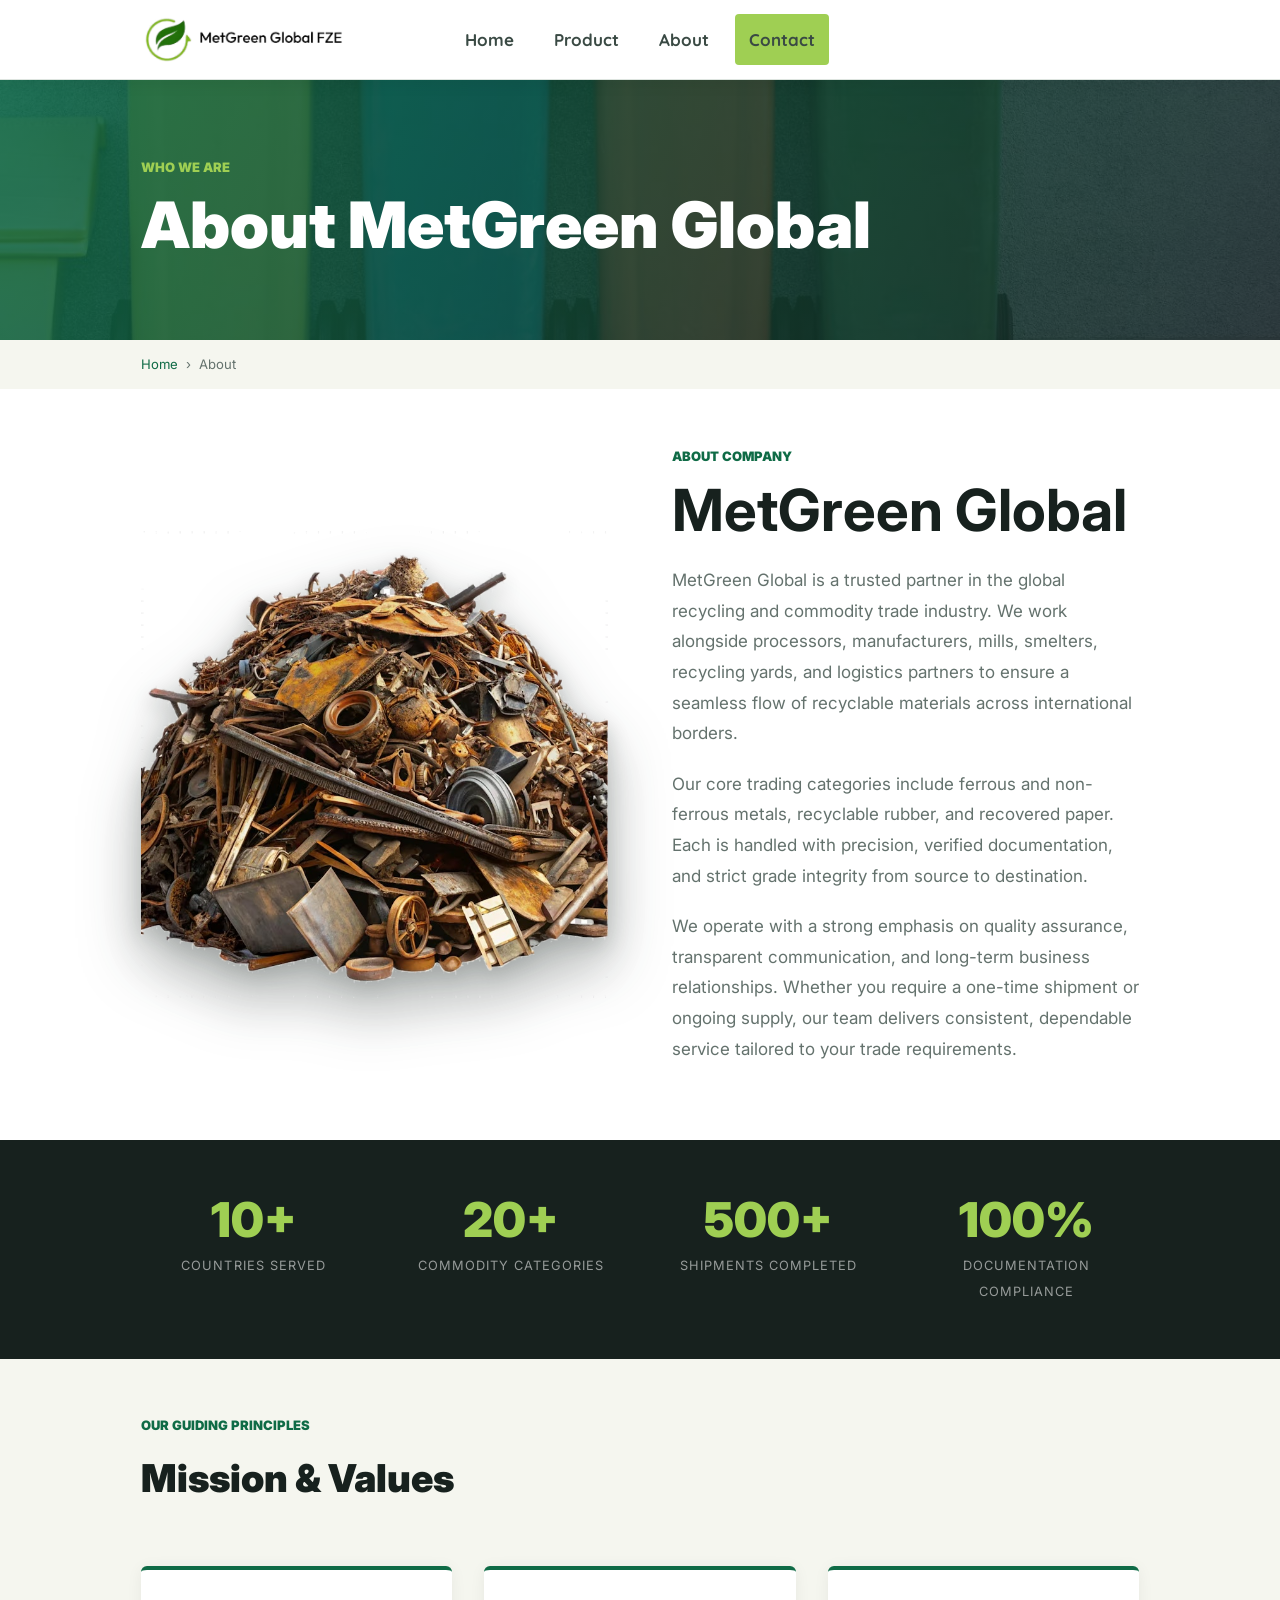
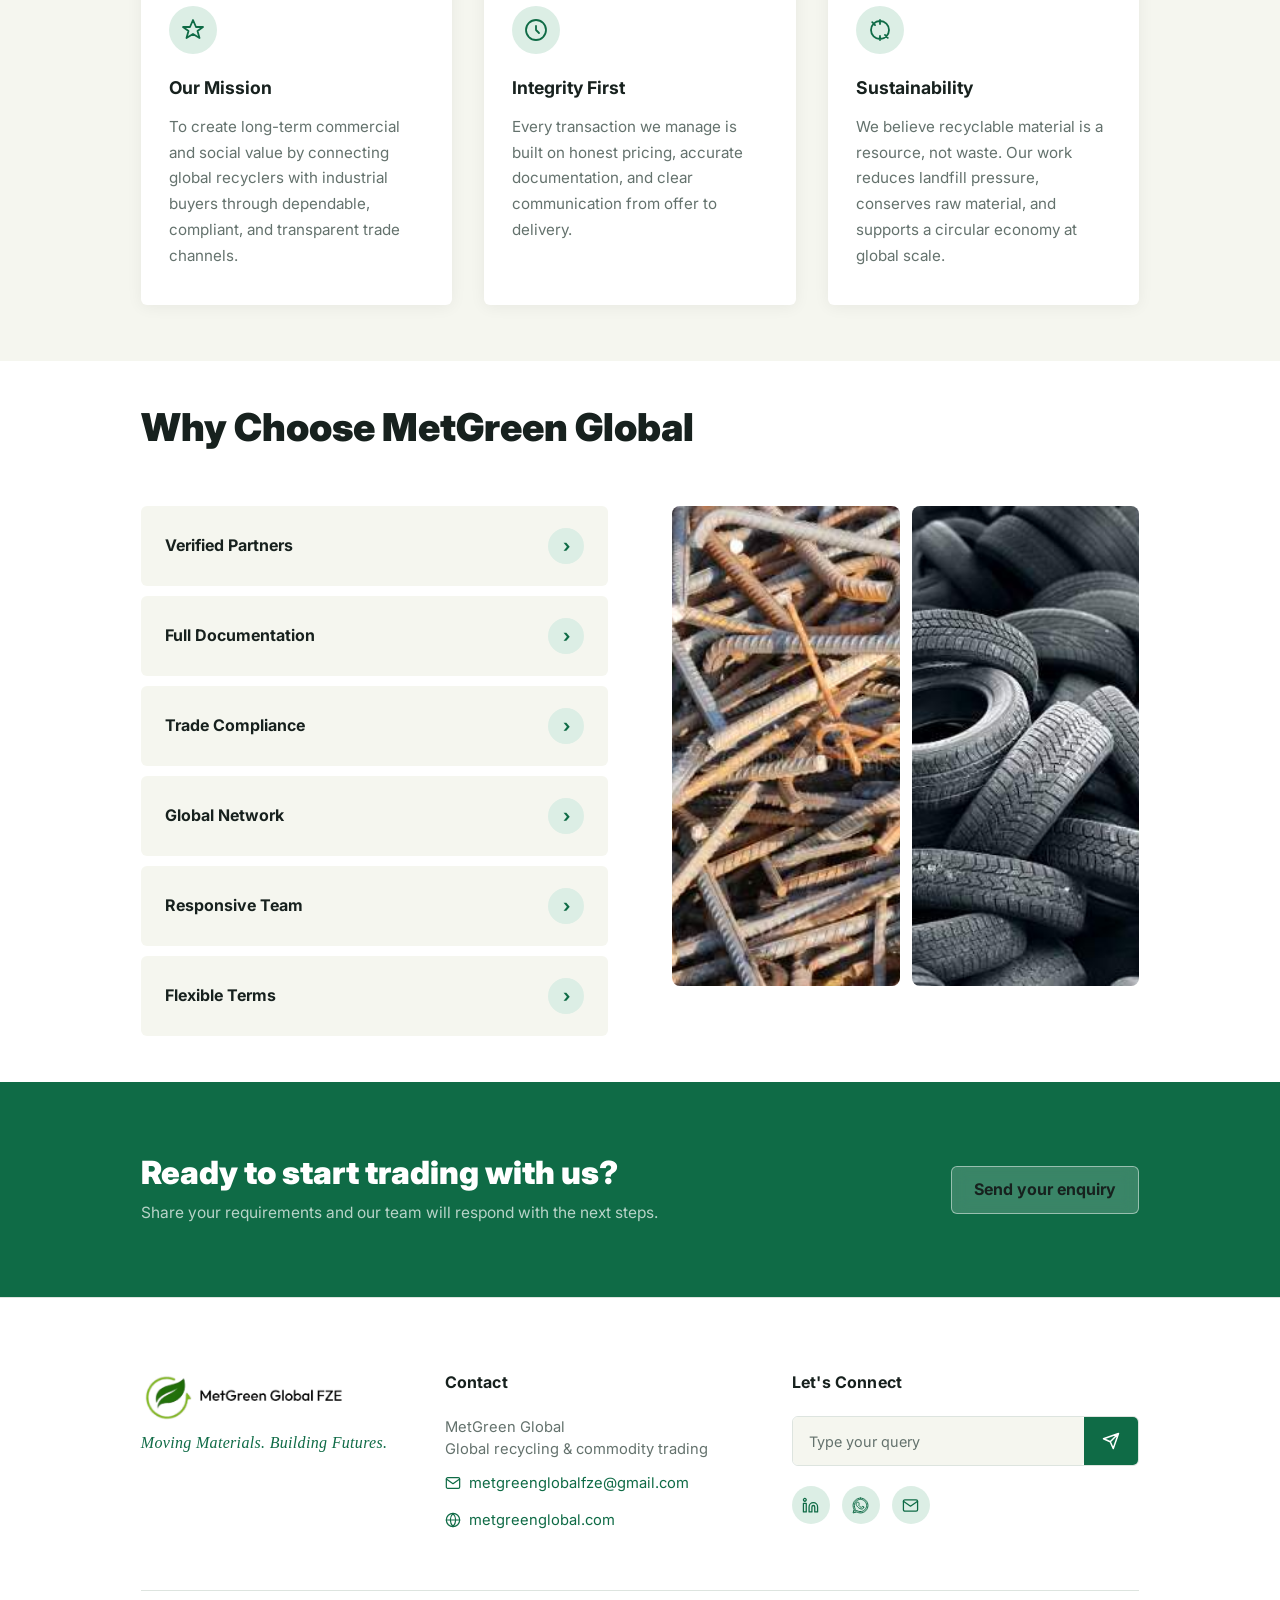
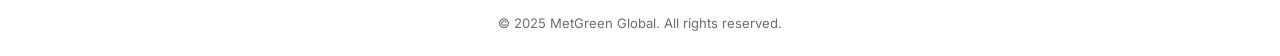
==== about.html @ 87e5426e "Add files via upload upload 1" ====
<!DOCTYPE html>
<html lang="en">
  <head>
    <meta charset="UTF-8" />
    <meta name="viewport" content="width=device-width, initial-scale=1.0" />
    <meta name="description" content="About MetGreen Global — a trusted recycling and commodity trade partner for rubber, paper, and metal across global markets." />
    <title>About Us | Met Green Global</title>
    <link rel="preconnect" href="https://fonts.googleapis.com" />
    <link rel="preconnect" href="https://fonts.gstatic.com" crossorigin />
    <link href="https://fonts.googleapis.com/css2?family=Inter:wght@400;500;600;700;800;900&display=swap" rel="stylesheet" />
    <link href="https://fonts.googleapis.com/css2?family=Quicksand:wght@500;600;700&display=swap" rel="stylesheet" />
    <link rel="stylesheet" href="styles.css" />
    <style>
      /* ── About page specific styles ── */
      .about-hero {
        background-image: url("hero-sustainability.jpg");
        background-size: cover;
        background-position: center;
        position: relative;
        padding: 120px 11vw 80px;
        min-height: 340px;
        display: flex;
        align-items: flex-end;
      }
      .about-hero::before {
        content: "";
        position: absolute;
        inset: 0;
        background: linear-gradient(120deg, rgba(15,107,70,0.87) 0%, rgba(23,33,30,0.80) 100%);
      }
      .about-hero-content {
        position: relative;
        z-index: 1;
      }
      .about-hero-content .kicker {
        color: var(--lime);
        font-size: 13px;
        font-weight: 900;
        letter-spacing: 0;
        text-transform: uppercase;
        margin: 0 0 12px;
      }
      .about-hero-content h1 {
        color: #fff;
        font-size: clamp(2.4rem, 5vw, 4rem);
        font-weight: 900;
        line-height: 1.1;
        margin: 0;
      }
      .breadcrumb {
        background: var(--sand);
        padding: 14px 11vw;
        font-size: 0.82rem;
        color: var(--muted);
        display: flex;
        gap: 8px;
        align-items: center;
      }
      .breadcrumb a { color: var(--green); text-decoration: none; }
      .breadcrumb a:hover { text-decoration: underline; }
      .breadcrumb span { color: var(--muted); }

      /* ── Who we are ── */
      .about-intro {
        display: grid;
        grid-template-columns: 1fr 1fr;
        gap: 64px;
        align-items: center;
        padding: 56px 11vw;
        background: #fff;
      }
      .about-intro-media {
        position: relative;
      }
      .about-intro-media img:first-child {
        width: 100%;
        height: auto;
        object-fit: contain;
        display: block;
        filter: drop-shadow(0 28px 30px rgba(23, 33, 30, 0.3))
          drop-shadow(0 8px 10px rgba(23, 33, 30, 0.18));
      }
      .about-intro-text .kicker {
        color: var(--green);
        font-size: 13px;
        font-weight: 900;
        letter-spacing: 0;
        text-transform: uppercase;
        margin: 0 0 12px;
      }
      .about-intro-text h2 {
        font-size: clamp(32px, 4.6vw, 58px);
        color: var(--ink);
        margin: 0 0 24px;
        line-height: 1.05;
      }
      .about-intro-text p {
        color: var(--muted);
        line-height: 1.8;
        margin: 0 0 20px;
        font-size: 17px;
      }

      /* ── Stats bar ── */
      .stats-bar {
        background: #17211e;
        padding: 56px 11vw;
        display: grid;
        grid-template-columns: repeat(4, 1fr);
        gap: 32px;
        text-align: center;
      }
      .stat-item strong {
        display: block;
        font-size: clamp(2rem, 4vw, 3rem);
        font-weight: 900;
        color: var(--lime);
        line-height: 1;
        margin-bottom: 8px;
      }
      .stat-item span {
        font-size: 0.8rem;
        color: rgba(255,255,255,0.55);
        text-transform: uppercase;
        letter-spacing: 0.08em;
      }

      /* ── Mission & Values ── */
      .mission-section {
        padding: 56px 11vw;
        background: var(--sand);
      }
      .mission-section .kicker {
        color: var(--green);
        font-size: 13px;
        font-weight: 900;
        letter-spacing: 0;
        text-transform: uppercase;
        margin: 0 0 12px;
      }
      .mission-section h2 {
        font-size: clamp(1.8rem, 3vw, 2.6rem);
        font-weight: 900;
        color: var(--ink);
        margin: 0 0 56px;
      }
      .mission-grid {
        display: grid;
        grid-template-columns: repeat(3, 1fr);
        gap: 32px;
      }
      .mission-card {
        background: #fff;
        border-radius: 6px;
        padding: 36px 28px;
        border-top: 4px solid var(--green);
        box-shadow: 0 2px 16px rgba(0,0,0,0.06);
        cursor: pointer;
        transition: background 0.3s ease, border-color 0.3s ease, transform 0.2s ease, box-shadow 0.3s ease;
      }
      .mission-card:hover {
        transform: translateY(-4px);
        box-shadow: 0 8px 28px rgba(0,0,0,0.12);
      }
      .mission-card.active {
        background: var(--green);
        border-top-color: var(--lime);
        transform: translateY(-4px);
        box-shadow: 0 12px 36px rgba(15,107,70,0.35);
      }
      .mission-card .icon {
        width: 48px;
        height: 48px;
        background: var(--green-2);
        border-radius: 50%;
        display: flex;
        align-items: center;
        justify-content: center;
        margin-bottom: 20px;
        transition: background 0.3s ease;
      }
      .mission-card.active .icon {
        background: rgba(255,255,255,0.15);
      }
      .mission-card .icon svg {
        width: 24px;
        height: 24px;
        stroke: var(--green);
        fill: none;
        stroke-width: 1.8;
        stroke-linecap: round;
        stroke-linejoin: round;
        transition: stroke 0.3s ease;
      }
      .mission-card.active .icon svg {
        stroke: var(--lime);
      }
      .mission-card h3 {
        font-size: 1.1rem;
        font-weight: 700;
        color: var(--ink);
        margin: 0 0 12px;
        transition: color 0.3s ease;
      }
      .mission-card.active h3 {
        color: #fff;
      }
      .mission-card p {
        color: var(--muted);
        line-height: 1.7;
        font-size: 0.95rem;
        margin: 0;
        transition: color 0.3s ease;
      }
      .mission-card.active p {
        color: rgba(255,255,255,0.82);
      }

      /* ── Why choose us ── */
      .why-section {
        display: grid;
        grid-template-columns: 1fr 1fr;
        gap: 0;
        background: #fff;
      }
      .why-image {
        min-height: 520px;
        background-image:
          linear-gradient(120deg, rgba(15,107,70,0.55) 0%, rgba(23,33,30,0.35) 100%),
          url("tires-pile.jpg");
        background-size: cover;
        background-position: center;
      }
      .why-content {
        padding: 80px 6vw;
        display: flex;
        flex-direction: column;
        justify-content: center;
      }
      .why-content .kicker {
        color: var(--green);
        font-size: 13px;
        font-weight: 900;
        letter-spacing: 0;
        text-transform: uppercase;
        margin: 0 0 12px;
      }
      .why-content h2 {
        font-size: clamp(1.6rem, 2.5vw, 2.2rem);
        font-weight: 900;
        color: var(--ink);
        margin: 0 0 32px;
        line-height: 1.2;
      }
      .why-list {
        list-style: none;
        padding: 0;
        margin: 0;
        display: flex;
        flex-direction: column;
        gap: 20px;
      }
      .why-list li {
        display: flex;
        gap: 14px;
        align-items: flex-start;
        color: var(--muted);
        line-height: 1.65;
        font-size: 0.97rem;
      }
      .why-list li::before {
        content: "";
        display: block;
        flex-shrink: 0;
        width: 22px;
        height: 22px;
        margin-top: 2px;
        background: var(--green);
        border-radius: 50%;
        background-image: url("data:image/svg+xml,%3Csvg xmlns='http://www.w3.org/2000/svg' viewBox='0 0 24 24' fill='none' stroke='%23fff' stroke-width='2.5' stroke-linecap='round' stroke-linejoin='round'%3E%3Cpath d='M5 13l4 4L19 7'/%3E%3C/svg%3E");
        background-size: 14px;
        background-repeat: no-repeat;
        background-position: center;
      }

      /* ── FAQ ── */
      .faq-section {
        padding: 96px 11vw;
        background: var(--sand);
      }
      .faq-section .kicker {
        color: var(--green);
        font-size: 13px;
        font-weight: 900;
        letter-spacing: 0;
        text-transform: uppercase;
        margin: 0 0 12px;
      }
      .faq-section h2 {
        font-size: clamp(1.8rem, 3vw, 2.4rem);
        font-weight: 900;
        color: var(--ink);
        margin: 0 0 48px;
      }
      .faq-list {
        display: flex;
        flex-direction: column;
        gap: 0;
        max-width: 860px;
      }
      .faq-item {
        border-bottom: 1px solid var(--line);
      }
      .faq-item summary {
        padding: 22px 0;
        font-weight: 600;
        font-size: 1rem;
        color: var(--ink);
        cursor: pointer;
        list-style: none;
        display: flex;
        justify-content: space-between;
        align-items: center;
        gap: 16px;
      }
      .faq-item summary::-webkit-details-marker { display: none; }
      .faq-item summary::after {
        content: "+";
        font-size: 1.4rem;
        color: var(--green);
        flex-shrink: 0;
        transition: transform 0.25s;
      }
      .faq-item[open] summary::after {
        transform: rotate(45deg);
      }
      .faq-item p {
        color: var(--muted);
        line-height: 1.75;
        margin: 0 0 22px;
        font-size: 0.97rem;
      }

      /* ── Why cards section ── */
      .why-cards-section {
        padding: 36px 11vw;
        background: #fff;
        display: grid;
        grid-template-columns: 1fr 1fr;
        row-gap: 28px;
        column-gap: 64px;
        align-items: start;
      }
      .why-cards-section h2 {
        font-size: clamp(1.8rem, 3vw, 2.6rem);
        font-weight: 900;
        color: var(--ink);
        margin: 0 0 20px;
        grid-column: 1 / -1;
      }
      .why-left { display: flex; flex-direction: column; }
      .why-collage {
        display: grid;
        grid-template-columns: 1fr 1fr;
        grid-template-rows: 1fr 1fr;
        gap: 12px;
        height: 480px;
      }
      .why-collage img:first-child {
        grid-column: 1;
        grid-row: 1 / 3;
        width: 100%;
        height: 100%;
        object-fit: cover;
        border-radius: 8px;
      }
      .why-collage img:last-child {
        grid-column: 2;
        grid-row: 1 / 3;
        width: 100%;
        height: 100%;
        object-fit: cover;
        border-radius: 8px;
      }
      @media (max-width: 900px) {
        .why-cards-section {
          grid-template-columns: 1fr;
          padding: 44px 6vw;
        }
        .why-cards-section h2 { grid-column: 1; }
        .why-collage { height: 300px; }
      }
      .why-cards-grid {
        display: grid;
        grid-template-columns: repeat(3, 1fr);
        gap: 28px;
      }
      .why-accordion {
        max-width: 860px;
        display: flex;
        flex-direction: column;
        gap: 0;
      }
      .why-acc-item {
        background: var(--sand);
        margin-bottom: 10px;
        border-radius: 6px;
        overflow: hidden;
      }
      .why-acc-item summary {
        display: flex;
        justify-content: space-between;
        align-items: center;
        padding: 22px 24px;
        font-size: 1rem;
        font-weight: 700;
        color: var(--ink);
        cursor: pointer;
        list-style: none;
        gap: 16px;
      }
      .why-acc-item summary::-webkit-details-marker { display: none; }
      .why-acc-item[open] summary {
        background: #fff;
        color: var(--green);
        border-left: 4px solid var(--green);
      }
      .acc-btn {
        width: 36px;
        height: 36px;
        border-radius: 50%;
        background: var(--green-2);
        display: flex;
        align-items: center;
        justify-content: center;
        flex-shrink: 0;
        font-size: 1.1rem;
        color: var(--green);
        font-weight: 700;
        transition: background 0.2s, transform 0.25s;
      }
      .why-acc-item[open] .acc-btn {
        background: var(--green);
        color: #fff;
        transform: rotate(90deg);
      }
      .acc-body {
        padding: 14px 24px 20px;
        color: var(--muted);
        line-height: 1.75;
        font-size: 0.96rem;
        background: #fff;
        border-left: 4px solid var(--green);
      }
      @media (max-width: 900px) {
        .why-cards-section { padding: 64px 6vw; }
      }

      /* ── FAQ split section ── */
      .faq-split {
        display: grid;
        grid-template-columns: 1fr 1fr;
        gap: 0;
        background: var(--sand);
      }
      .faq-split-content {
        padding: 96px 6vw 96px 11vw;
      }
      .faq-split-content .kicker {
        color: var(--green);
        font-size: 13px;
        font-weight: 900;
        letter-spacing: 0;
        text-transform: uppercase;
        margin: 0 0 12px;
      }
      .faq-split-content h2 {
        font-size: clamp(1.6rem, 2.5vw, 2.2rem);
        font-weight: 900;
        color: var(--ink);
        margin: 0 0 40px;
        line-height: 1.2;
      }
      .faq-split-list {
        display: flex;
        flex-direction: column;
        gap: 0;
      }
      .faq-split-item {
        border-bottom: 1px solid var(--line);
        background: #fff;
        margin-bottom: 10px;
        border-radius: 6px;
        overflow: hidden;
      }
      .faq-split-item summary {
        padding: 20px 24px;
        font-weight: 600;
        font-size: 0.97rem;
        color: var(--ink);
        cursor: pointer;
        list-style: none;
        display: flex;
        justify-content: space-between;
        align-items: center;
        gap: 16px;
        background: var(--sand);
      }
      .faq-split-item[open] summary {
        background: #fff;
        color: var(--green);
        border-left: 3px solid var(--green);
      }
      .faq-split-item summary::-webkit-details-marker { display: none; }
      .faq-split-item summary .faq-arrow {
        width: 32px;
        height: 32px;
        border-radius: 50%;
        background: var(--green-2);
        display: flex;
        align-items: center;
        justify-content: center;
        flex-shrink: 0;
        font-size: 1rem;
        color: var(--green);
        transition: background 0.2s, transform 0.25s;
      }
      .faq-split-item[open] summary .faq-arrow {
        background: var(--green);
        color: #fff;
        transform: rotate(90deg);
      }
      .faq-split-item .faq-body {
        padding: 16px 24px 20px;
        color: var(--muted);
        line-height: 1.75;
        font-size: 0.95rem;
        border-left: 3px solid var(--green);
      }
      .faq-split-images {
        position: relative;
        min-height: 500px;
        overflow: hidden;
      }
      .faq-split-images img:first-child {
        position: absolute;
        top: 40px;
        left: 40px;
        width: 58%;
        height: 55%;
        object-fit: cover;
        border-radius: 4px;
        box-shadow: 0 8px 28px rgba(0,0,0,0.18);
      }
      .faq-split-images img:last-child {
        position: absolute;
        bottom: 40px;
        right: 40px;
        width: 58%;
        height: 55%;
        object-fit: cover;
        border-radius: 4px;
        box-shadow: 0 8px 28px rgba(0,0,0,0.18);
      }
      .faq-split-images::before {
        content: "";
        position: absolute;
        left: 44%;
        top: 60px;
        width: 4px;
        height: 28%;
        background: var(--green);
        border-radius: 2px;
      }
      .faq-split-images::after {
        content: "";
        position: absolute;
        right: 44%;
        bottom: 60px;
        width: 4px;
        height: 28%;
        background: var(--green);
        border-radius: 2px;
      }
      @media (max-width: 900px) {
        .faq-split { grid-template-columns: 1fr; }
        .faq-split-content { padding: 64px 6vw; }
        .faq-split-images { min-height: 340px; }
      }

      /* ── CTA strip ── */
      .about-cta {
        background: var(--green);
        padding: 72px 11vw;
        display: flex;
        align-items: center;
        justify-content: space-between;
        gap: 32px;
        flex-wrap: wrap;
      }
      .about-cta h2 {
        color: #fff;
        font-size: clamp(1.5rem, 2.5vw, 2rem);
        font-weight: 900;
        margin: 0;
        line-height: 1.2;
      }
      .about-cta p {
        color: rgba(255,255,255,0.7);
        margin: 8px 0 0;
        font-size: 0.97rem;
      }

      /* ── Responsive ── */
      @media (max-width: 900px) {
        .about-intro { grid-template-columns: 1fr; gap: 48px; padding: 44px 6vw; }
        .stats-bar { grid-template-columns: repeat(2, 1fr); padding: 48px 6vw; }
        .mission-grid { grid-template-columns: 1fr; }
        .why-section { grid-template-columns: 1fr; }
        .why-image { min-height: 280px; }
        .why-content { padding: 56px 6vw; }
        .about-cta { flex-direction: column; align-items: flex-start; padding: 56px 6vw; }
        .mission-section { padding: 44px 6vw; }
        .faq-section { padding: 64px 6vw; }
      }
    </style>
  </head>
  <body>
    <!-- Page transition loader -->
    <div id="page-loader" aria-hidden="true">
      <div class="loader-logo">
        <img src="logo-icon-transparent.png" alt="MetGreen Global logo" />
        <div class="loader-wordmark">
          <strong>MetGreen</strong>
          <small>Global</small>
        </div>
      </div>
      <div class="loader-bar"></div>
    </div>

    <header class="topbar">
      <a class="logo" href="index.html" aria-label="Met Green Global home">
        <img class="logo-mark" src="metgreen-logo-footer.png" alt="Met Green Global FZE" />
      </a>

      <button class="menu-toggle" type="button" aria-expanded="false" aria-controls="primary-nav">
        <span></span><span></span><span></span>
      </button>

      <nav class="primary-nav" id="primary-nav" aria-label="Primary navigation">
        <a href="index.html">Home</a>
        <a href="product.html">Product</a>
        <a href="about.html" class="active-page">About</a>
        <a class="nav-contact" href="contact.html">Contact</a>
      </nav>
    </header>

    <main>
      <!-- Hero banner -->
      <section class="about-hero">
        <div class="about-hero-content">
          <p class="kicker">Who we are</p>
          <h1>About MetGreen Global</h1>
        </div>
      </section>

      <!-- Breadcrumb -->
      <div class="breadcrumb">
        <a href="index.html">Home</a>
        <span>›</span>
        <span>About</span>
      </div>

      <!-- Who we are -->
      <section class="about-intro">
        <div class="about-intro-media">
          <img
            src="scrap-metal-pile.png"
            alt="Large pile of assorted scrap metal ready for recycling"
          />
        </div>
        <div class="about-intro-text">
          <p class="kicker">About Company</p>
          <h2>MetGreen Global</h2>
          <p>
            MetGreen Global is a trusted partner in the global recycling and commodity trade industry. We work alongside processors, manufacturers, mills, smelters, recycling yards, and logistics partners to ensure a seamless flow of recyclable materials across international borders.
          </p>
          <p>
            Our core trading categories include ferrous and non-ferrous metals, recyclable rubber, and recovered paper. Each is handled with precision, verified documentation, and strict grade integrity from source to destination.
          </p>
          <p>
            We operate with a strong emphasis on quality assurance, transparent communication, and long-term business relationships. Whether you require a one-time shipment or ongoing supply, our team delivers consistent, dependable service tailored to your trade requirements.
          </p>
        </div>
      </section>

      <!-- Stats bar -->
      <div class="stats-bar">
        <div class="stat-item">
          <strong>10+</strong>
          <span>Countries served</span>
        </div>
        <div class="stat-item">
          <strong>20+</strong>
          <span>Commodity Categories</span>
        </div>
        <div class="stat-item">
          <strong>500+</strong>
          <span>Shipments completed</span>
        </div>
        <div class="stat-item">
          <strong>100%</strong>
          <span>Documentation compliance</span>
        </div>
      </div>

      <!-- Mission & Values -->
      <section class="mission-section">
        <p class="kicker">Our guiding principles</p>
        <h2>Mission &amp; Values</h2>
        <div class="mission-grid">
          <div class="mission-card">
            <div class="icon">
              <svg viewBox="0 0 24 24"><path d="M12 2l3 7h7l-5.5 4 2 7L12 16l-6.5 4 2-7L2 9h7z"/></svg>
            </div>
            <h3>Our Mission</h3>
            <p>To create long-term commercial and social value by connecting global recyclers with industrial buyers through dependable, compliant, and transparent trade channels.</p>
          </div>
          <div class="mission-card">
            <div class="icon">
              <svg viewBox="0 0 24 24"><circle cx="12" cy="12" r="10"/><path d="M12 8v4l3 3"/></svg>
            </div>
            <h3>Integrity First</h3>
            <p>Every transaction we manage is built on honest pricing, accurate documentation, and clear communication from offer to delivery.</p>
          </div>
          <div class="mission-card">
            <div class="icon">
              <svg viewBox="0 0 24 24"><path d="M3 12a9 9 0 1 0 18 0 9 9 0 0 0-18 0M12 2v4M12 18v4M4.22 4.22l2.83 2.83M16.95 16.95l2.83 2.83"/></svg>
            </div>
            <h3>Sustainability</h3>
            <p>We believe recyclable material is a resource, not waste. Our work reduces landfill pressure, conserves raw material, and supports a circular economy at global scale.</p>
          </div>
        </div>
      </section>

      <!-- Why choose us -->
      <!-- WHY SPLIT SECTION — commented out for later use
      <section class="why-section">
        <div class="why-image" aria-hidden="true"></div>
        <div class="why-content">
          <p class="kicker">Why choose us</p>
          <h2>What sets MetGreen Global apart</h2>
          <ul class="why-list">
            <li>Verified supply partners — we work only with vetted yards, recyclers, and processors to ensure material quality and consistency.</li>
            <li>End-to-end documentation — from inspection reports to shipping docs, compliance is handled at every step of the movement.</li>
            <li>Flexible trade terms — we adapt payment and shipment structures to suit buyers and sellers across different markets.</li>
            <li>Global logistics network — container planning, multi-port routing, and last-mile delivery coordination for smooth execution.</li>
            <li>Responsive team — quick turnaround on offers, queries, and post-shipment support so deals close faster.</li>
          </ul>
        </div>
      </section>
      -->

      <!-- Why choose us - cards -->
      <section class="why-cards-section">
        <h2>Why Choose MetGreen Global</h2>
        <div class="why-left">
        <div class="why-accordion">
          <details class="why-acc-item">
            <summary><span>Verified Partners</span><span class="acc-btn">›</span></summary>
            <div class="acc-body">We work exclusively with vetted yards, recyclers, and processors to ensure consistent material quality and reliable supply chains.</div>
          </details>
          <details class="why-acc-item">
            <summary><span>Full Documentation</span><span class="acc-btn">›</span></summary>
            <div class="acc-body">Every shipment includes invoice, bill of lading, certificate of origin, inspection report, and all compliance docs for the destination country.</div>
          </details>
          <details class="why-acc-item">
            <summary><span>Trade Compliance</span><span class="acc-btn">›</span></summary>
            <div class="acc-body">Regulatory documentation is kept at the centre of every movement: we ensure every transaction meets import and export requirements.</div>
          </details>
          <details class="why-acc-item">
            <summary><span>Global Network</span><span class="acc-btn">›</span></summary>
            <div class="acc-body">Container planning, multi-port routing, and last-mile delivery coordination across 12+ countries for smooth, on-time execution.</div>
          </details>
          <details class="why-acc-item">
            <summary><span>Responsive Team</span><span class="acc-btn">›</span></summary>
            <div class="acc-body">Quick turnaround on offers, queries, and post-shipment support: our team ensures deals close efficiently with minimal back-and-forth.</div>
          </details>
          <details class="why-acc-item">
            <summary><span>Flexible Terms</span><span class="acc-btn">›</span></summary>
            <div class="acc-body">We adapt payment and shipment structures to suit buyers and sellers across different markets, making every trade workable for both sides.</div>
          </details>
        </div>
        </div>
        <div class="why-collage">
          <img
            src="scrap-iron.jpg"
            alt="Scrap iron metal background"
          />
          <img
            src="tire-rubber-closeup.jpg"
            alt="Scrap tires pile in recycling yard"
          />
        </div>
      </section>

      <!-- CTA strip -->
      <div class="about-cta">
        <div>
          <h2>Ready to start trading with us?</h2>
          <p>Share your requirements and our team will respond with the next steps.</p>
        </div>
        <a class="btn light" href="index.html#contact">Send your enquiry</a>
      </div>
    </main>

    <footer class="footer">
      <div class="footer-main">
        <div class="footer-brand">
          <a class="logo" href="index.html" aria-label="Met Green Global home">
            <img class="logo-mark" src="metgreen-logo-footer.png" alt="Met Green Global FZE" />
          </a>
          <p class="footer-tagline">Moving Materials. Building Futures.</p>
        </div>


        <div class="footer-col">
          <h4>Contact</h4>
          <ul class="footer-contact-list">
            <li>MetGreen Global<br/>Global recycling &amp; commodity trading</li>
            <li>
              <a href="https://mail.google.com/mail/?view=cm&amp;fs=1&amp;to=metgreenglobalfze@gmail.com" target="_blank" rel="noopener noreferrer">
                <svg viewBox="0 0 24 24"><path d="M4 4h16c1.1 0 2 .9 2 2v12c0 1.1-.9 2-2 2H4c-1.1 0-2-.9-2-2V6c0-1.1.9-2 2-2z"/><path d="M22 6l-10 7L2 6"/></svg>
                metgreenglobalfze@gmail.com
              </a>
            </li>
            <li>
              <a href="https://metgreenglobal.com" target="_blank" rel="noopener noreferrer">
                <svg viewBox="0 0 24 24"><circle cx="12" cy="12" r="10"/><path d="M2 12h20M12 2a15.3 15.3 0 0 1 4 10 15.3 15.3 0 0 1-4 10 15.3 15.3 0 0 1-4-10 15.3 15.3 0 0 1 4-10z"/></svg>
                metgreenglobal.com
              </a>
            </li>
          </ul>
        </div>

        <div class="footer-col">
          <h4>Let's Connect</h4>
          <form class="footer-newsletter-form" onsubmit="return false;">
            <input type="text" placeholder="Type your query" aria-label="Your query" />
            <button type="submit" aria-label="Send query">
              <svg viewBox="0 0 24 24"><path d="M22 2L11 13M22 2l-7 20-4-9-9-4 20-7z"/></svg>
            </button>
          </form>
          <div class="footer-socials">
            <a href="#" aria-label="LinkedIn">
              <svg viewBox="0 0 24 24"><path d="M16 8a6 6 0 0 1 6 6v7h-4v-7a2 2 0 0 0-2-2 2 2 0 0 0-2 2v7h-4v-7a6 6 0 0 1 6-6z"/><rect x="2" y="9" width="4" height="12"/><circle cx="4" cy="4" r="2"/></svg>
            </a>
            <a href="https://wa.me/971554835509" target="_blank" rel="noopener noreferrer" aria-label="WhatsApp">
              <svg viewBox="0 0 32 32" fill="currentColor"><path d="M16 2C8.28 2 2 8.28 2 16c0 2.46.67 4.88 1.95 7.02L2 30l7.18-1.88A13.94 13.94 0 0 0 16 30c7.72 0 14-6.28 14-14S23.72 2 16 2zm0 25.5c-2.2 0-4.35-.6-6.22-1.72l-.45-.27-4.26 1.12 1.13-4.14-.3-.47A11.44 11.44 0 0 1 4.5 16C4.5 9.6 9.6 4.5 16 4.5S27.5 9.6 27.5 16 22.4 27.5 16 27.5zm6.27-8.55c-.34-.17-2.03-1-2.35-1.12-.32-.11-.55-.17-.78.17-.23.34-.9 1.12-1.1 1.35-.2.23-.4.26-.74.09-.34-.17-1.44-.53-2.74-1.69-1.01-.9-1.7-2.01-1.9-2.35-.2-.34-.02-.52.15-.69.15-.15.34-.4.51-.6.17-.2.23-.34.34-.57.11-.23.06-.43-.03-.6-.09-.17-.78-1.88-1.07-2.57-.28-.67-.57-.58-.78-.59H9.8c-.23 0-.6.09-.91.43-.31.34-1.2 1.17-1.2 2.86s1.23 3.32 1.4 3.55c.17.23 2.42 3.7 5.87 5.19.82.35 1.46.56 1.96.72.82.26 1.57.22 2.16.13.66-.1 2.03-.83 2.32-1.63.29-.8.29-1.49.2-1.63-.08-.14-.31-.23-.65-.4z"/></svg>
            </a>
            <a href="https://mail.google.com/mail/?view=cm&amp;fs=1&amp;to=metgreenglobalfze@gmail.com" target="_blank" rel="noopener noreferrer" aria-label="Email">
              <svg viewBox="0 0 24 24"><path d="M4 4h16c1.1 0 2 .9 2 2v12c0 1.1-.9 2-2 2H4c-1.1 0-2-.9-2-2V6c0-1.1.9-2 2-2z"/><path d="M22 6l-10 7L2 6"/></svg>
            </a>
          </div>
        </div>
      </div>
      <div class="footer-bottom">
        &copy; 2025 MetGreen Global. All rights reserved.
      </div>
    </footer>

    <script>
      document.querySelectorAll(".mission-card").forEach(card => {
        card.addEventListener("click", () => {
          card.classList.toggle("active");
        });
      });
    </script>
  </body>
</html>
---- styles.css ----
:root {
  --ink: #17211e;
  --muted: #64726d;
  --green: #0f6b46;
  --green-2: #dceee5;
  --lime: #9fcf53;
  --sand: #f5f6ef;
  --paper: #ffffff;
  --line: #dde4df;
  --shadow: 0 16px 44px rgba(23, 33, 30, 0.1);
}

* {
  box-sizing: border-box;
}

html {
  scroll-behavior: smooth;
}

body {
  margin: 0;
  color: var(--ink);
  background: var(--sand);
  font-family: 'Inter', Arial, Helvetica, sans-serif;
  line-height: 1.6;
}

a {
  color: inherit;
  text-decoration: none;
}

img {
  display: block;
  max-width: 100%;
}

.topbar {
  position: fixed;
  top: 0;
  left: 0;
  right: 0;
  z-index: 50;
  display: grid;
  grid-template-columns: 1fr auto 1fr;
  align-items: center;
  min-height: 80px;
  padding: 0 11vw;
  background: #ffffff;
  border-bottom: 1px solid var(--line);
  box-shadow: 0 2px 16px rgba(23, 33, 30, 0.08);
}

.topbar::after { display: none; }

.logo {
  display: inline-flex;
  align-items: center;
  gap: 12px;
  min-width: max-content;
  padding: 4px 0;
  transition: transform 180ms ease;
}

.logo:hover {
  transform: translateY(-1px);
}

.logo-mark {
  display: block;
  height: 48px;
  width: auto;
}

.logo-emblem {
  position: relative;
  display: grid;
  width: 58px;
  height: 58px;
  place-items: center;
  background: transparent;
  border: 0;
  border-radius: 50%;
  box-shadow: none;
}

.logo-emblem::after {
  display: none;
}

.logo-emblem svg {
  position: relative;
  z-index: 1;
  width: 58px;
  height: 58px;
  filter: drop-shadow(0 3px 3px rgba(19, 76, 31, 0.18));
}

.logo-ring,
.logo-arrow {
  display: initial;
  fill: none;
  stroke-linecap: round;
  stroke-linejoin: round;
  stroke-width: 5.2;
}

.logo-leaf {
  stroke: rgba(255, 255, 255, 0.26);
  stroke-width: 0.8;
}

.logo-wordmark {
  display: grid;
  gap: 2px;
}

.logo-wordmark strong {
  color: #fff;
  font-size: 23px;
  line-height: 1;
  letter-spacing: 0;
  text-shadow: 0 1px 4px rgba(0,0,0,0.3);
}

.logo-wordmark small {
  color: #9fcf53;
  font-size: 12px;
  font-weight: 900;
  letter-spacing: 0.12em;
  line-height: 1;
  text-transform: uppercase;
}

.nav-left {
  display: flex;
  align-items: center;
  gap: 4px;
  justify-content: flex-start;
}

.nav-right {
  display: flex;
  align-items: center;
  gap: 4px;
  justify-content: flex-end;
}

.primary-nav {
  display: flex;
  justify-content: flex-end;
  gap: 12px;
  color: #3a4a44;
  font-weight: 700;
  font-family: "Quicksand", "Inter", sans-serif;
}

.nav-left a,
.nav-right a {
  padding: 10px 16px;
  border-radius: 4px;
  font-weight: 700;
  font-size: 0.95rem;
  color: var(--ink);
  text-decoration: none;
  transition: color 0.15s, background 0.15s;
}

.nav-left a:hover,
.nav-right a:hover {
  color: var(--green);
  background: #eef7ea;
}

.primary-nav a {
  padding: 12px 14px;
  border-radius: 4px;
  font-size: 1.0625rem;
}

.primary-nav a:hover {
  color: var(--green);
  background: #eef7ea;
}

.primary-nav a:hover,
.text-link:hover,
.footer a:hover {
  color: var(--green);
}

.btn {
  display: inline-flex;
  align-items: center;
  justify-content: center;
  min-height: 48px;
  padding: 0 22px;
  border-radius: 4px;
  font-weight: 800;
}

.nav-contact {
  color: #3a4a44;
  background: var(--lime);
}

.btn.dark,
.btn.light {
  color: #17211e;
  background: #9fcf53;
  border: 0;
  cursor: pointer;
  border-radius: 6px;
  font-weight: 700;
}

.btn.light {
  background: rgba(255, 255, 255, 0.18);
  border: 1px solid rgba(255, 255, 255, 0.48);
  backdrop-filter: blur(8px);
}

.btn.dark:hover,
.btn.light:hover,
.nav-contact:hover {
  color: #17211e;
  background: #b5dd6a;
}

.nav-contact:hover {
  color: #3a4a44;
}

.menu-toggle {
  display: none;
  width: 44px;
  height: 44px;
  padding: 10px;
  background: transparent;
  border: 1px solid var(--line);
  border-radius: 6px;
}

.menu-toggle span {
  display: block;
  height: 2px;
  margin: 5px 0;
  background: var(--ink);
}

.kicker {
  margin: 0 0 12px;
  color: var(--green);
  font-size: 13px;
  font-weight: 900;
  letter-spacing: 0;
  text-transform: uppercase;
}

section {
  padding: 56px 11vw;
}

.hero {
  position: relative;
  min-height: 100vh;
  padding: 0;
  overflow: hidden;
  color: #fff;
  background: #0f1815;
}

.hero-slide {
  position: absolute;
  inset: 0;
  display: flex;
  align-items: center;
  min-height: inherit;
  padding: 8vw 11vw;
  opacity: 0;
  visibility: hidden;
  transition: opacity 700ms ease, visibility 700ms ease;
  overflow: hidden;
  pointer-events: none;
}

.hero-slide.active {
  pointer-events: auto;
}

.slide-bg {
  position: absolute;
  inset: 0;
  background-position: center;
  background-size: cover;
  transform: scale(1);
  z-index: 0;
}

@keyframes kenBurnsIn {
  from { transform: scale(1); }
  to   { transform: scale(1.12); }
}

.hero-slide::before {
  position: absolute;
  inset: 0;
  content: "";
  z-index: 1;
  background:
    linear-gradient(90deg, rgba(8, 22, 34, 0.82), rgba(8, 22, 34, 0.34) 55%, rgba(8, 22, 34, 0.46)),
    linear-gradient(180deg, rgba(8, 22, 34, 0.1), rgba(8, 22, 34, 0.34));
}

.hero-slide.active {
  opacity: 1;
  visibility: visible;
}

.hero-slide.active .slide-bg {
  animation: kenBurnsIn 8s ease-in-out forwards;
}

.slide-ship .slide-bg {
  background-image: url("hero-metal-trade.jpg");
  background-position: center 12%;
}
.slide-recycle .slide-bg {
  background-image: url("hero-scrap-collage.jpg");
}
.slide-yard .slide-bg {
  background-image: url("hero-recycle-yard.jpg");
}
.slide-containers .slide-bg {
  background-image: url("hero-containers.jpg");
}
.slide-earth .slide-bg {
  background-image: url("hero-earth.jpg");
}


.hero-copy {
  position: relative;
  z-index: 1;
  max-width: 860px;
}

@keyframes heroSlideIn {
  from {
    opacity: 0;
    transform: translateY(48px);
  }
  to {
    opacity: 1;
    transform: translateY(0);
  }
}

.hero-slide.active .hero-copy {
  animation: heroSlideIn 0.75s cubic-bezier(0.22, 0.61, 0.36, 1) both;
}

.hero-slide.active .hero-copy h1 {
  animation: heroSlideIn 0.75s 0.1s cubic-bezier(0.22, 0.61, 0.36, 1) both;
}

.hero .kicker {
  color: rgba(255, 255, 255, 0.78);
}

.hero h1 {
  max-width: 900px;
  margin: 0;
  color: #fff;
  font-size: clamp(54px, 8vw, 118px);
  line-height: 0.96;
  letter-spacing: 0;
}

.hero p {
  max-width: 680px;
  margin: 28px 0;
  color: rgba(255, 255, 255, 0.82);
  font-size: 21px;
}

.hero .btn {
  width: fit-content;
}

.hero-controls {
  position: absolute;
  z-index: 10;
  top: 50%;
  left: 0;
  right: 0;
  display: flex;
  justify-content: space-between;
  padding: 0 2vw;
  transform: translateY(-50%);
  pointer-events: none;
}

.hero-controls .hero-arrow {
  pointer-events: all;
  cursor: pointer;
}

.hero-arrow {
  display: grid;
  width: 82px;
  height: 82px;
  place-items: center;
  color: rgba(255, 255, 255, 0.88);
  background: rgba(255, 255, 255, 0.07);
  border: 2px solid rgba(255, 255, 255, 0.24);
  border-radius: 50%;
  font-size: 42px;
  line-height: 1;
  cursor: pointer;
}

.hero-arrow:hover {
  background: rgba(15, 107, 70, 0.66);
  border-color: rgba(255, 255, 255, 0.56);
}

.hero-dots {
  position: absolute;
  z-index: 2;
  bottom: 72px;
  left: 11vw;
  display: flex;
  gap: 10px;
}

.hero-dots button {
  width: 8px;
  height: 8px;
  padding: 0;
  background: rgba(255, 255, 255, 0.42);
  border: 0;
  border-radius: 50%;
  cursor: pointer;
}

.hero-dots button.active {
  width: 20px;
  background: #fff;
  border-radius: 99px;
}

.service-strip {
  display: grid;
  grid-template-columns: repeat(3, minmax(0, 1fr));
  gap: 0;
  padding: 0;
  background:
    radial-gradient(circle at 18% 0%, rgba(159, 207, 83, 0.16), transparent 28%),
    linear-gradient(135deg, #101b17, #14231e);
}

.service-strip article {
  position: relative;
  min-height: 220px;
  padding: 42px 46px 46px;
  color: #fff;
  border-right: 1px solid rgba(255, 255, 255, 0.12);
  overflow: hidden;
  transition: background 200ms ease, transform 200ms ease;
}

.service-strip article::before {
  position: absolute;
  inset: auto 28px 0;
  height: 4px;
  content: "";
  background: linear-gradient(90deg, var(--lime), var(--green));
  border-radius: 999px 999px 0 0;
  opacity: 0.78;
}

.service-strip article::after {
  position: absolute;
  top: -70px;
  right: -50px;
  width: 170px;
  height: 170px;
  content: "";
  background: rgba(159, 207, 83, 0.08);
  border-radius: 50%;
}

.service-strip article:hover {
  background: rgba(255, 255, 255, 0.035);
  transform: translateY(-3px);
}

.service-strip article:last-child {
  border-right: 0;
}

.service-number {
  position: relative;
  z-index: 1;
  display: inline-block;
  color: var(--lime);
  font-size: 15px;
  font-weight: 900;
}

.service-icon {
  position: relative;
  z-index: 1;
  display: grid;
  width: 54px;
  height: 54px;
  margin: 20px 0 18px;
  place-items: center;
  color: #fff;
  background: rgba(255, 255, 255, 0.08);
  border: 1px solid rgba(159, 207, 83, 0.35);
  border-radius: 8px;
}

.service-icon svg {
  width: 28px;
  height: 28px;
}

.service-icon path {
  fill: none;
  stroke: currentColor;
  stroke-linecap: round;
  stroke-linejoin: round;
  stroke-width: 1.8;
}

.service-strip h2 {
  position: relative;
  z-index: 1;
  margin: 0 0 10px;
  font-size: 28px;
  line-height: 1.12;
}

.service-strip p {
  position: relative;
  z-index: 1;
  max-width: 520px;
  margin: 0;
  color: rgba(255, 255, 255, 0.7);
  font-size: 17px;
}

.section-title h2 {
  margin: 0;
  font-size: clamp(30px, 4.4vw, 56px);
  line-height: 1.05;
  letter-spacing: 0;
}

.section-title.center {
  max-width: 820px;
  margin: 0 0 44px;
  text-align: left;
}

.offering-label {
  font-size: 0.95rem;
  font-weight: 500;
  color: #6b7f79;
  margin: 0 0 10px;
  padding-bottom: 10px;
  border-bottom: 2px solid #9fcf53;
  display: inline-block;
}

.about {
  background: var(--sand);
}

.about-main {
  display: grid;
  grid-template-columns: minmax(360px, 0.95fr) minmax(0, 1.05fr);
  gap: 64px;
  align-items: center;
}

.about-media {
  position: relative;
}

.about-media img {
  width: 100%;
  height: auto;
  object-fit: contain;
  filter: drop-shadow(0 28px 30px rgba(23, 33, 30, 0.3))
    drop-shadow(0 8px 10px rgba(23, 33, 30, 0.18));
}

.about-badge {
  position: absolute;
  right: 36px;
  bottom: 240px;
  display: grid;
  width: 160px;
  height: 160px;
  place-items: center;
  padding: 22px;
  color: #fff;
  text-align: center;
  background: var(--green);
  border: 8px solid var(--sand);
  border-radius: 50%;
  box-shadow: var(--shadow);
}

.about-badge strong {
  display: block;
  font-size: 28px;
  line-height: 1;
}

.about-badge span {
  font-size: 13px;
  font-weight: 800;
  line-height: 1.25;
}

.about-content {
  color: var(--muted);
  font-size: 17px;
  display: flex;
  flex-direction: column;
  gap: 0;
}

.about-content .section-title {
  margin-bottom: 1.4em;
}

.about-content p {
  margin: 0 0 20px;
  line-height: 1.8;
  color: #4a5c55;
}

.about-content p:first-of-type {
  margin-top: 0;
}

.about-content .btn {
  margin-top: 12px;
  align-self: flex-start;
}

.about-stats-row {
  display: flex;
  flex-wrap: nowrap;
  gap: 16px 20px;
  margin: 8px 0 24px;
  padding: 20px 0;
  border-top: 1px solid #dde6e0;
  border-bottom: 1px solid #dde6e0;
}

.about-stat-item {
  display: flex;
  flex-direction: column;
  flex: 1 1 0;
  min-width: 0;
  gap: 4px;
}

.about-stat-item strong {
  font-size: 1.6rem;
  font-weight: 900;
  color: #0f6b46;
  line-height: 1;
}

.about-stat-item span {
  font-size: 0.78rem;
  text-transform: uppercase;
  letter-spacing: 0.08em;
  color: #7a8f87;
  font-weight: 600;
}

.text-link {
  display: inline-flex;
  margin-top: 12px;
  color: var(--ink);
  font-weight: 900;
  border-bottom: 2px solid var(--green);
}

.offerings {
  background: var(--paper);
}

.offering-grid {
  display: grid;
  grid-template-columns: repeat(4, minmax(0, 1fr));
  gap: 26px;
}

.offering-card {
  display: grid;
  grid-template-rows: auto 1fr;
  min-height: 100%;
  overflow: hidden;
  position: relative;
  background: var(--paper);
  border: 1px solid var(--line);
  box-shadow: var(--shadow);
  transition: transform 0.3s ease, box-shadow 0.3s ease;
}

.offering-card:hover {
  transform: translateY(-4px);
  box-shadow: 0 24px 56px rgba(23, 33, 30, 0.16);
}

.offering-card::after {
  content: "";
  position: absolute;
  inset: 0;
  background: linear-gradient(
    115deg,
    transparent 25%,
    rgba(255, 255, 255, 0.5) 45%,
    rgba(159, 207, 83, 0.55) 50%,
    rgba(255, 255, 255, 0.5) 55%,
    transparent 75%
  );
  transform: translateX(-130%);
  transition: transform 0.85s ease;
  pointer-events: none;
  z-index: 2;
}

.offering-card:hover::after {
  transform: translateX(130%);
}

.offering-card img {
  width: 100%;
  aspect-ratio: 1.2 / 1;
  object-fit: cover;
}

.offering-card div {
  padding: 28px;
  display: flex;
  flex-direction: column;
}

.offering-card p {
  margin: 0 0 8px;
  color: var(--green);
  font-size: 13px;
  font-weight: 900;
  text-transform: uppercase;
}

.offering-card h3 {
  margin: 0 0 14px;
  font-size: 28px;
}

.offering-card ul {
  min-height: 122px;
  margin: 0 0 20px;
  padding-left: 18px;
  color: var(--muted);
}

.offering-card a {
  display: inline-block;
  align-self: flex-start;
  margin-top: auto;
  padding: 10px 22px;
  background: #0f6b46;
  color: #fff;
  font-weight: 700;
  font-size: 0.88rem;
  border-radius: 6px;
  text-decoration: none;
  transition: background 0.2s;
}
.offering-card a:hover {
  background: #9fcf53;
  color: #17211e;
}

.resilience {
  background: var(--green-2);
}

.pillar-grid {
  display: grid;
  grid-template-columns: repeat(5, minmax(0, 1fr));
  gap: 18px;
  margin-top: 36px;
}

.pillar-grid article {
  min-height: 190px;
  padding: 24px;
  background: var(--paper);
  border-top: 5px solid var(--green);
}

.pillar-grid span {
  display: block;
  margin-bottom: 14px;
  color: var(--green);
  font-weight: 900;
}

.pillar-grid p {
  margin: 0;
  color: var(--muted);
}

.journey {
  background: var(--sand);
}

.timeline {
  display: grid;
  grid-template-columns: repeat(4, minmax(0, 1fr));
  border: 1px solid var(--line);
  background: var(--paper);
}

.timeline article {
  padding: 32px;
  border-right: 1px solid var(--line);
}

.timeline article:last-child {
  border-right: 0;
}

.timeline time {
  color: var(--green);
  font-size: 36px;
  font-weight: 900;
  line-height: 1;
}

.timeline h3 {
  margin: 20px 0 10px;
  font-size: 22px;
}

.timeline p {
  margin: 0;
  color: var(--muted);
}

label {
  display: grid;
  gap: 8px;
  color: var(--ink);
  font-weight: 900;
}

input,
select,
textarea {
  width: 100%;
  min-height: 48px;
  padding: 12px 14px;
  color: var(--ink);
  background: var(--paper);
  border: 1px solid #cfd9d4;
  border-radius: 4px;
  font: inherit;
}

textarea {
  resize: vertical;
}

.form-status {
  min-height: 24px;
  margin: 0;
  color: var(--green);
  font-weight: 900;
}

.footer {
  background: #fff;
  color: var(--ink);
  padding: 72px 11vw 0;
  border-top: 1px solid var(--line);
}

.footer-main {
  display: grid;
  grid-template-columns: 1.4fr 1.6fr 1.6fr;
  gap: 0;
  padding-bottom: 56px;
  border-bottom: 1px solid var(--line);
  justify-content: space-between;
  align-items: start;
}

.footer-brand .logo {
  margin-bottom: 6px;
}

.footer-brand .logo .logo-wordmark strong {
  color: var(--ink);
  text-shadow: none;
}

.footer-tagline {
  font-family: 'Georgia', 'Times New Roman', serif;
  font-style: italic;
  font-size: 1rem;
  color: var(--green);
  letter-spacing: 0.02em;
  margin: 0;
  line-height: 1.4;
}

.footer-col h4 {
  font-size: 1rem;
  font-weight: 700;
  color: var(--ink);
  margin: 0 0 20px;
  letter-spacing: 0.01em;
}

.footer-col nav {
  display: flex;
  flex-direction: column;
  gap: 12px;
}

.footer-col nav a {
  color: var(--muted);
  font-size: 0.92rem;
  text-decoration: none;
  transition: color 0.2s;
}

.footer-col nav a:hover { color: var(--green); }

.footer-contact-list {
  list-style: none;
  padding: 0;
  margin: 0;
  display: flex;
  flex-direction: column;
  gap: 12px;
}

.footer-contact-list li {
  color: var(--muted);
  font-size: 0.92rem;
  line-height: 1.5;
}

.footer-contact-list li a {
  color: var(--green);
  text-decoration: none;
  display: inline-flex;
  align-items: center;
  gap: 8px;
  transition: opacity 0.2s;
}

.footer-contact-list li a:hover { opacity: 0.7; }

.footer-contact-list li a svg {
  width: 16px;
  height: 16px;
  stroke: var(--green);
  fill: none;
  stroke-width: 1.8;
  stroke-linecap: round;
  stroke-linejoin: round;
  flex-shrink: 0;
}

.footer-newsletter-form {
  display: flex;
  margin-top: 4px;
  border-radius: 6px;
  overflow: hidden;
  border: 1px solid var(--line);
}

.footer-newsletter-form input {
  flex: 1;
  padding: 12px 16px;
  background: var(--sand);
  border: none;
  color: var(--ink);
  font-size: 0.9rem;
  outline: none;
}

.footer-newsletter-form input::placeholder { color: var(--muted); }

.footer-newsletter-form button {
  padding: 12px 18px;
  background: var(--green);
  border: none;
  cursor: pointer;
  display: flex;
  align-items: center;
  justify-content: center;
  transition: background 0.2s;
}

.footer-newsletter-form button:hover { background: #0c5a3c; }

.newsletter-status {
  min-height: 18px;
  margin: 10px 0 0;
  color: var(--green);
  font-size: 0.82rem;
  font-weight: 700;
}

.footer-newsletter-form button svg {
  width: 18px;
  height: 18px;
  stroke: #fff;
  fill: none;
  stroke-width: 2;
  stroke-linecap: round;
  stroke-linejoin: round;
}

.footer-socials {
  display: flex;
  gap: 12px;
  margin-top: 20px;
}

.footer-socials a {
  width: 38px;
  height: 38px;
  border-radius: 50%;
  background: var(--green-2);
  color: var(--green);
  display: flex;
  align-items: center;
  justify-content: center;
  transition: background 0.2s, color 0.2s;
  text-decoration: none;
}

.footer-socials a:hover { background: var(--green); color: #fff; }

.footer-socials a svg {
  width: 17px;
  height: 17px;
  stroke: var(--green);
  fill: none;
  stroke-width: 1.8;
  stroke-linecap: round;
  stroke-linejoin: round;
  transition: stroke 0.2s;
}

.footer-socials a:hover svg { stroke: #fff; }

.footer-bottom {
  padding: 22px 0;
  text-align: center;
  color: var(--muted);
  font-size: 0.82rem;
}

@media (max-width: 900px) {
  .footer-main {
    grid-template-columns: 1fr 1fr;
    gap: 40px;
  }
}

@media (max-width: 600px) {
  .footer-main {
    grid-template-columns: 1fr;
    gap: 36px;
  }
  .footer { padding: 56px 6vw 0; }
}

@media (max-width: 1080px) {
  .topbar {
    grid-template-columns: auto auto;
    padding: 0 7vw;
  }

  section {
    padding: 48px 7vw;
  }

  .menu-toggle {
    display: block;
    justify-self: end;
  }

  .primary-nav {
    display: none;
  }

  .primary-nav.open {
    position: absolute;
    top: 92px;
    right: 5vw;
    left: 5vw;
    display: grid;
    gap: 0;
    padding: 12px;
    background: var(--paper);
    border: 1px solid var(--line);
    box-shadow: var(--shadow);
  }

  .primary-nav.open a {
    padding: 14px;
  }

  .hero,
  .about-main {
    grid-template-columns: 1fr;
  }

  .hero {
    min-height: 100vh;
  }

  .hero-slide {
    padding: 10vw 7vw;
  }

  .hero-controls {
    padding: 0 3vw;
  }

  .hero-arrow {
    width: 62px;
    height: 62px;
    font-size: 34px;
  }

  .hero-dots {
    left: 7vw;
  }

  .pillar-grid {
    grid-template-columns: repeat(2, minmax(0, 1fr));
  }

  .offering-grid {
    grid-template-columns: repeat(2, minmax(0, 1fr));
  }

  .service-strip,
  .timeline {
    grid-template-columns: 1fr;
  }

  .service-strip article,
  .timeline article {
    border-right: 0;
    border-bottom: 1px solid var(--line);
  }
}

@media (max-width: 640px) {
  .about-stats-row {
    flex-wrap: wrap;
  }

  .about-stat-item {
    flex: 1 1 calc(50% - 10px);
  }

  .topbar {
    min-height: 78px;
    padding: 0 6vw;
  }

  .primary-nav.open {
    top: 78px;
  }

  .logo-mark {
    height: 36px;
  }

  .logo-emblem {
    width: 50px;
    height: 50px;
  }

  .logo-emblem svg {
    width: 50px;
    height: 50px;
  }

  .logo-wordmark strong {
    font-size: 19px;
  }

  .logo-wordmark small {
    font-size: 10px;
  }

  .hero h1 {
    font-size: 48px;
  }

  .hero p {
    font-size: 18px;
  }

  section {
    padding: 44px 6vw;
  }

  .hero {
    min-height: calc(100vh - 78px);
    padding: 0;
  }

  .hero-slide {
    align-items: flex-end;
    padding: 80px 5vw 118px;
  }

  .hero-controls {
    top: 50%;
    bottom: auto;
    transform: translateY(-50%);
    padding: 0 3vw;
  }

  .hero-arrow {
    width: 50px;
    height: 50px;
    font-size: 28px;
  }

  .hero-dots {
    bottom: 52px;
    left: 5vw;
  }

  .hero .btn {
    width: 100%;
  }

  .pillar-grid,
  .form-row,
  .offering-grid {
    grid-template-columns: 1fr;
  }
}

/* ── Page transition loader ── */
#page-loader {
  position: fixed;
  inset: 0;
  z-index: 9999;
  background: #0f6b46;
  display: flex;
  flex-direction: column;
  align-items: center;
  justify-content: center;
  gap: 24px;
  opacity: 0;
  pointer-events: none;
  transition: opacity 0.25s ease;
}

#page-loader.visible {
  opacity: 1;
  pointer-events: all;
}

#page-loader .loader-logo {
  display: flex;
  align-items: center;
  gap: 12px;
  animation: loaderPulse 1.2s ease-in-out infinite;
}

#page-loader .loader-logo img {
  width: 56px;
  height: 56px;
  object-fit: contain;
  filter: brightness(0) invert(1);
}

#page-loader .loader-wordmark {
  display: flex;
  flex-direction: column;
  line-height: 1;
}

#page-loader .loader-wordmark strong {
  font-size: 1.6rem;
  font-weight: 800;
  color: #fff;
  letter-spacing: -0.02em;
}

#page-loader .loader-wordmark small {
  font-size: 0.75rem;
  color: rgba(255,255,255,0.7);
  letter-spacing: 0.15em;
  text-transform: uppercase;
}

#page-loader .loader-bar {
  width: 160px;
  height: 3px;
  background: rgba(255,255,255,0.2);
  border-radius: 99px;
  overflow: hidden;
}

#page-loader .loader-bar::after {
  content: "";
  display: block;
  height: 100%;
  width: 40%;
  background: #9fcf53;
  border-radius: 99px;
  animation: loaderSlide 1s ease-in-out infinite;
}

@keyframes loaderPulse {
  0%, 100% { opacity: 1; transform: scale(1); }
  50% { opacity: 0.85; transform: scale(0.97); }
}

@keyframes loaderSlide {
  0% { transform: translateX(-100%); }
  100% { transform: translateX(350%); }
}
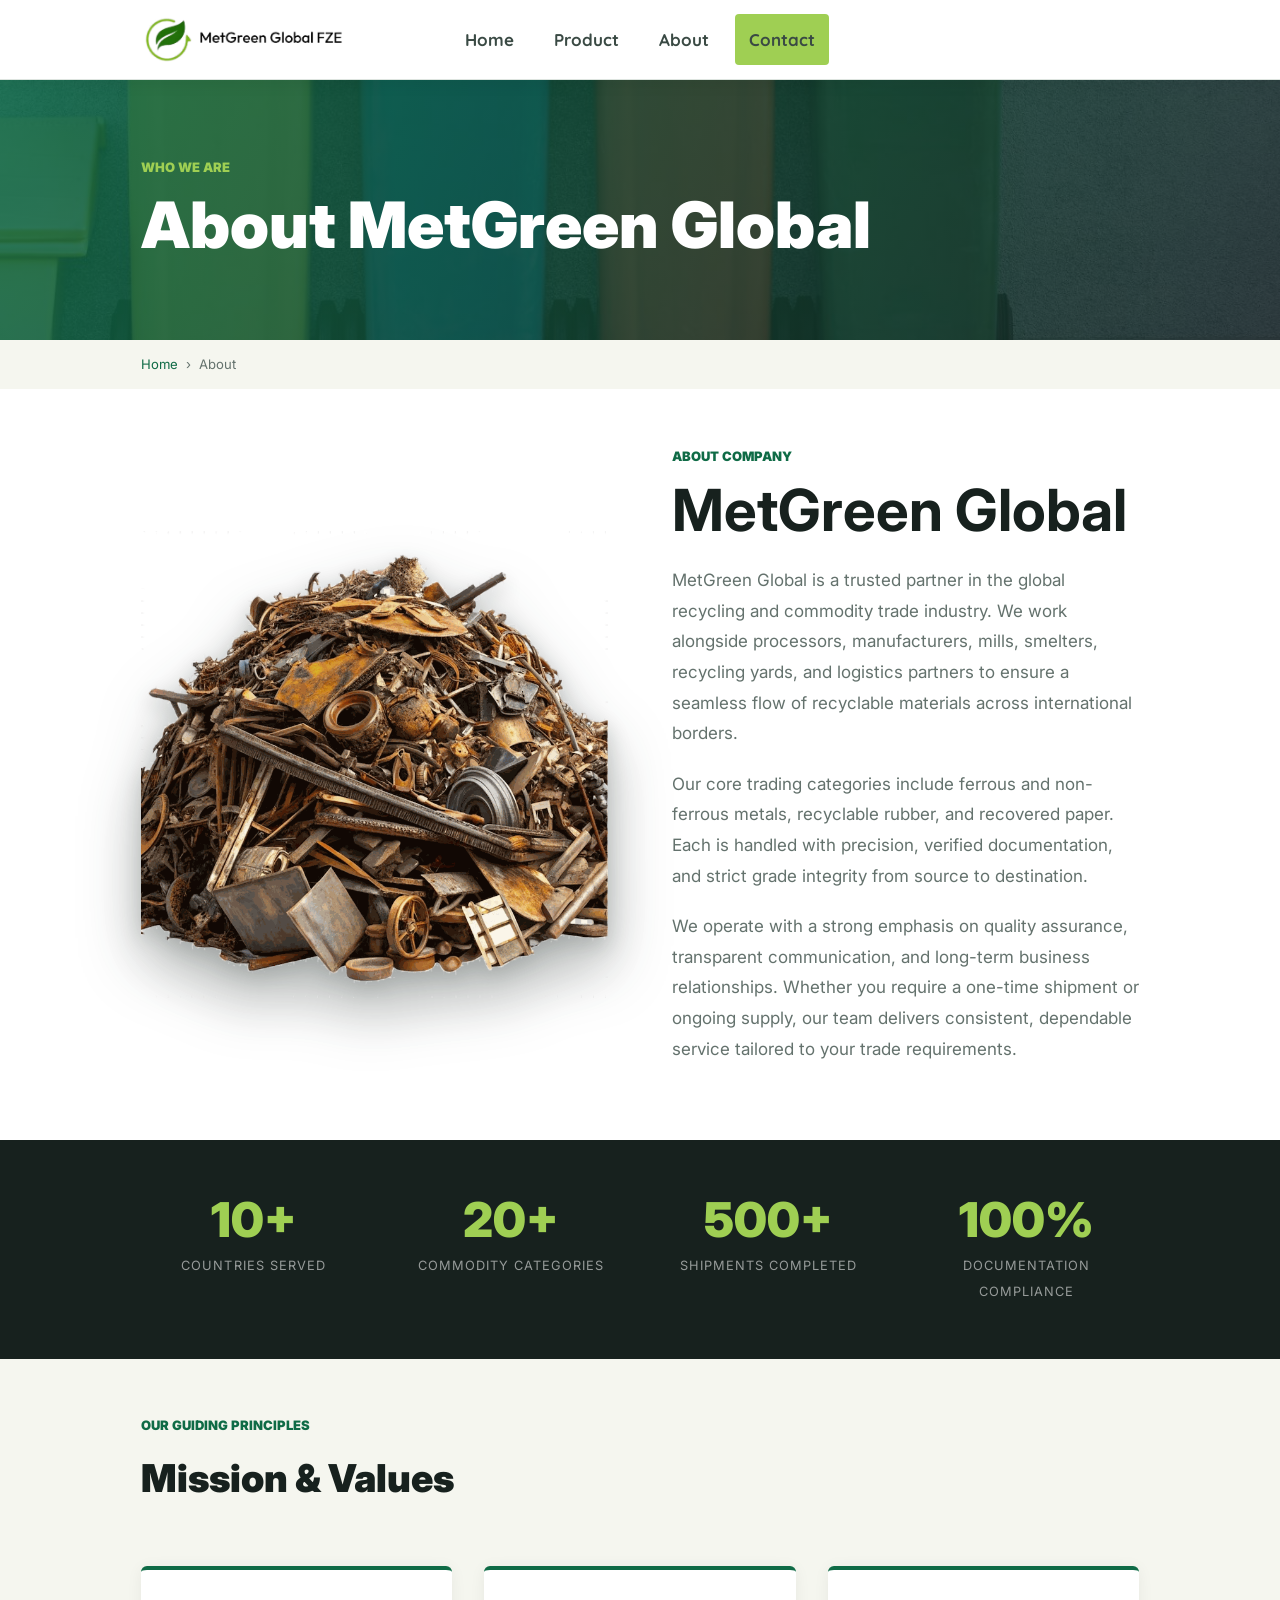
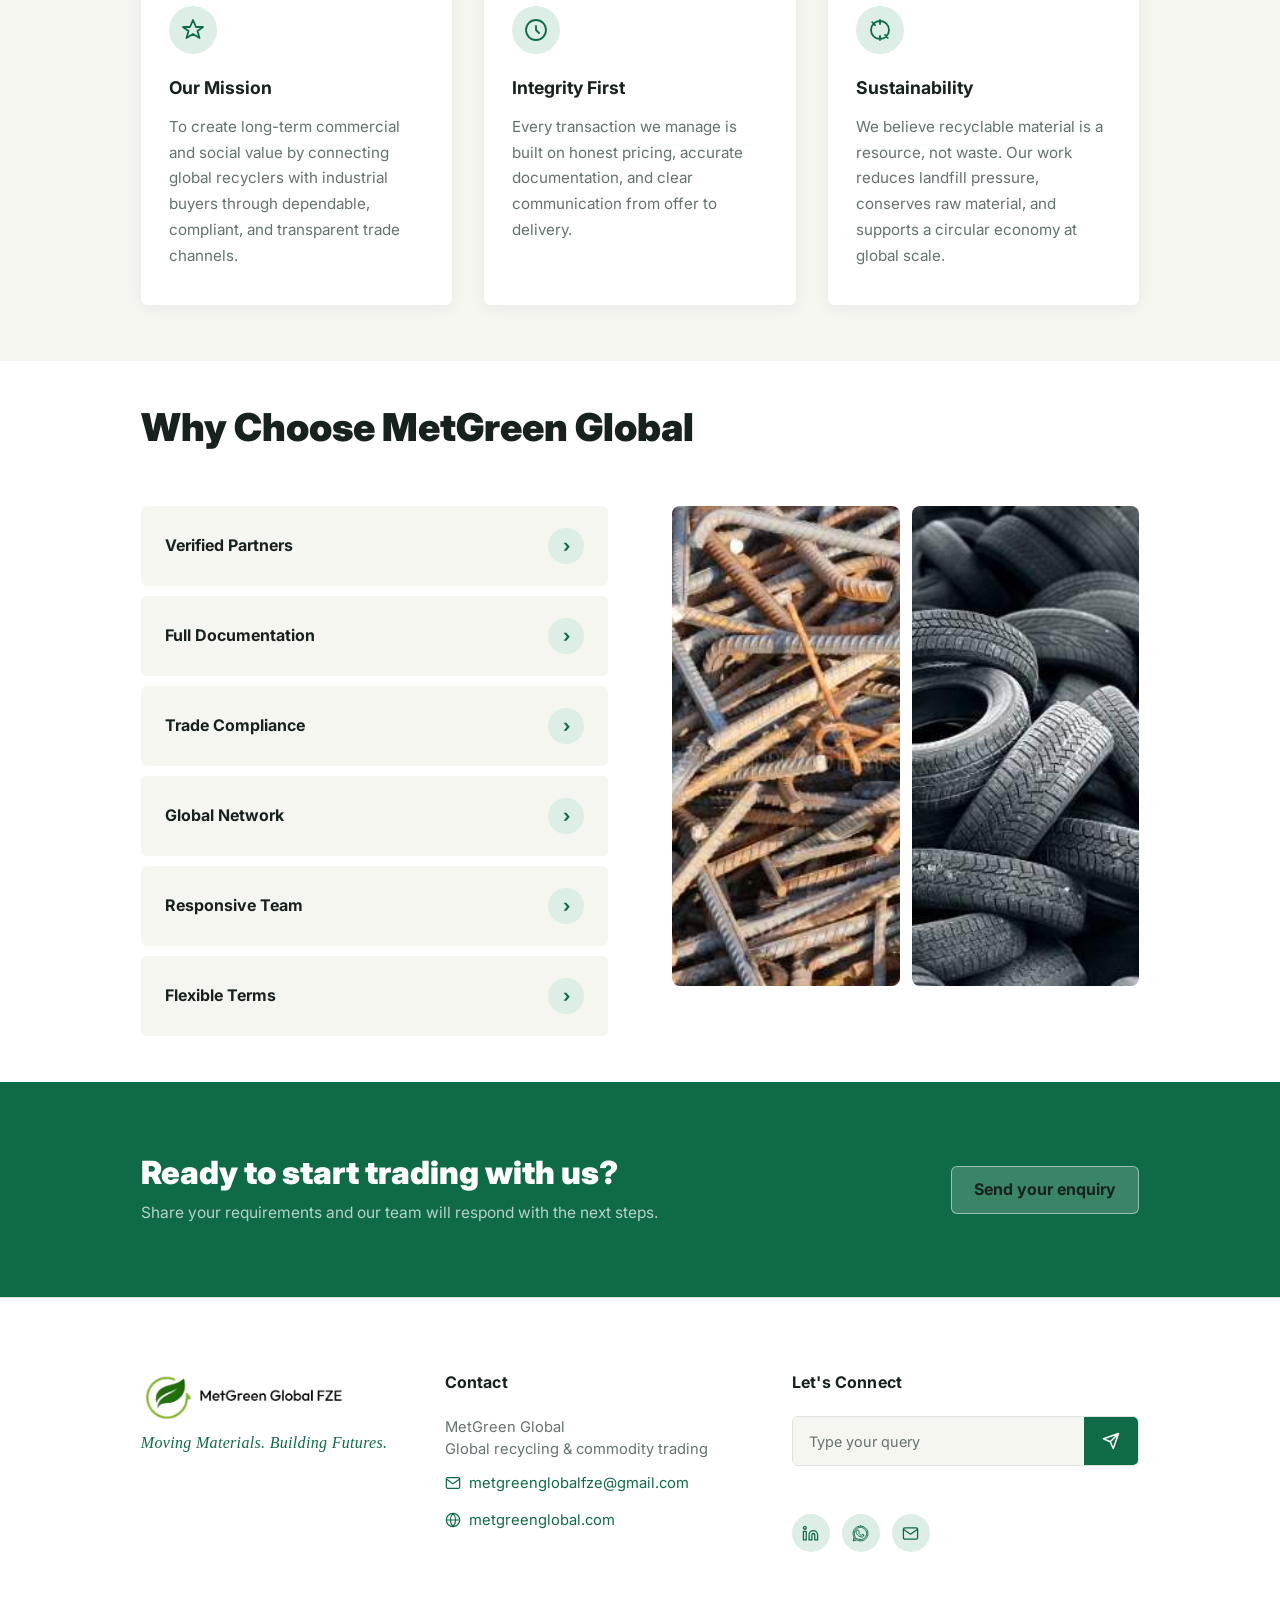
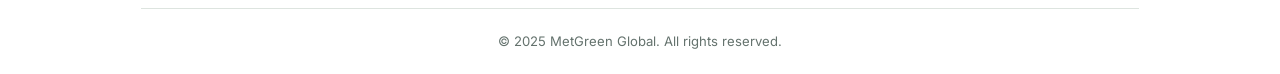
==== commit c511ac3c: "Add files via upload" ====
--- a/about.html
+++ b/about.html
@@ -869,6 +869,7 @@
       </div>
     </footer>
 
+    <script src="script.js"></script>
     <script>
       document.querySelectorAll(".mission-card").forEach(card => {
         card.addEventListener("click", () => {
